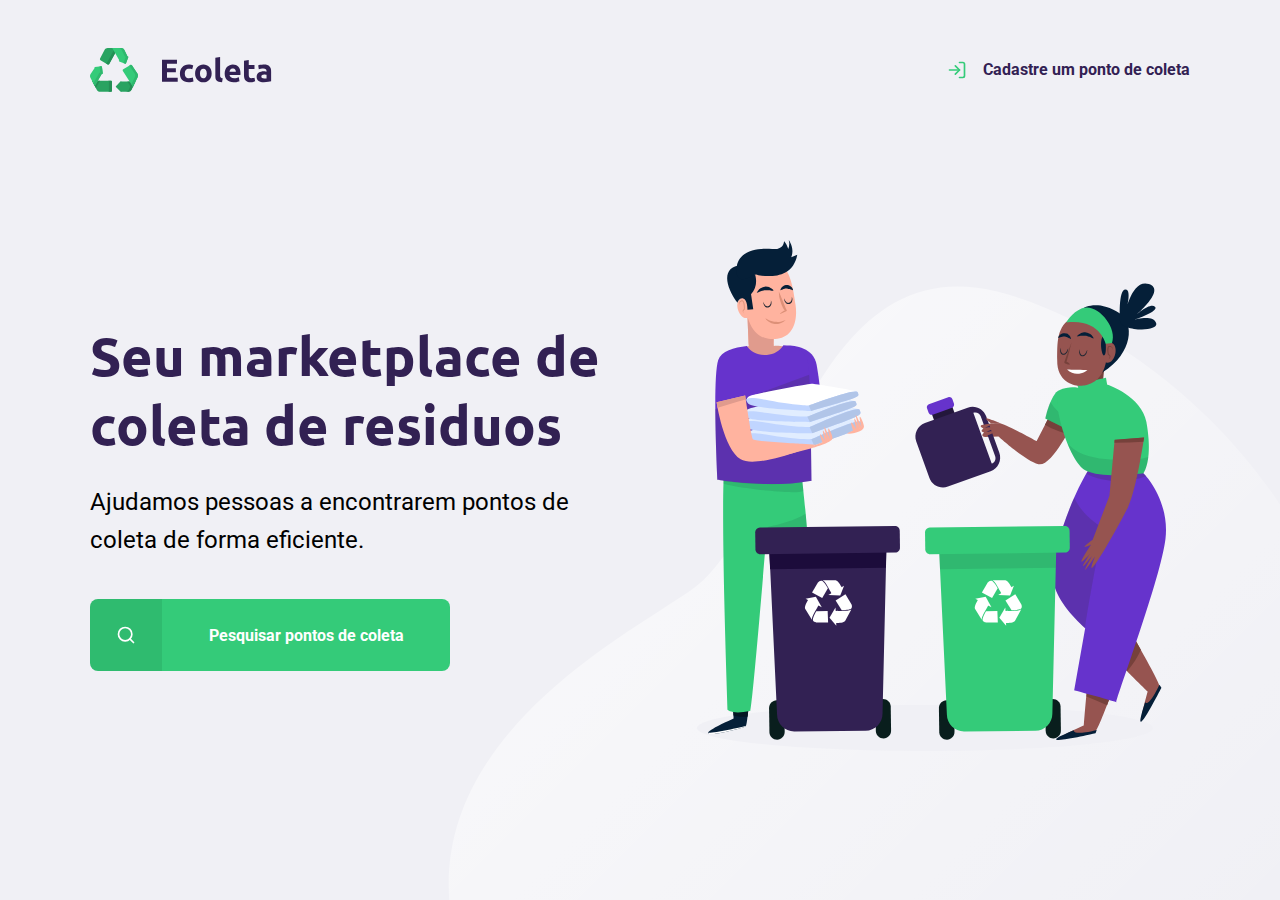
==== index.html @ 7631c909 "testando primeira vez" ====
<!DOCTYPE html>
<html lang="pt_br">
<head>
    <meta charset="UTF-8">
    <meta name="viewport" content="width=device-width, initial-scale=1.0">
    <title>Ecoleta</title>

    
    <link href="https://fonts.googleapis.com/css2?family=Roboto&family=Ubuntu:wght@700&display=swap" rel="stylesheet">

    
    <link rel="stylesheet" href="/styles/main.css">
</head>
<body>

    <div id="page-home">

        <div class="content">

            <header>
                <img src="/assets//logo.svg" alt="Logomarca">
                <a href="#">
                    <span></span> 
                    Cadastre um ponto de coleta 
                </a>
            </header>

            <main>
                <h1>Seu marketplace de coleta de residuos</h1>
    
    
                <p>Ajudamos pessoas a encontrarem pontos de coleta de forma eficiente.</p>
    
                <a href="#"><span></span><strong>Pesquisar pontos de coleta</strong></a>
            
            </main>
             
        
        </div>

    </div>

   
    
</body>
</html>
---- styles/main.css ----
:root {
    --title-color: #322153;
    --primary-color: #34cb79
}

* {
    margin: 0;
    padding: 0;

}


html{
    font-family: Roboto, sans-serif;
}

body {
    background: #f0f0f5;
    -webkit-font-smoothing: antialised;
}

a {
    text-decoration: none;
}

h1, h2, h3, h4, h5, h6 {
    font-family: Ubuntu, sans-serif;
    color: var(--title-color);
}

/* BOX MODEL 
Modelo de caixa
Toda caixa tem largura altura, espacamento,preenchimentos,
bordas,cor,fundo, maneira que eh vista pelo html (display)
Alinhamentos
*/

#page-home {
    height: 100vh;

    background: url('../assets/home-background.svg') no-repeat;
    background-position: 35vw bottom;
}



#page-home .content {
    width: 90%;
    max-width: 1100px;
    height: 100%;

    margin: 0 auto;

    display: flex;
    flex-direction: column;
}

#page-home header {
    display: flex;
    align-items: center;
    justify-content: space-between;
    margin-top: 48px;
}

#page-home header a {
    display: flex;

    color: var(--title-color);
    font-weight: 700;
}

#page-home header a span {
    margin-right: 16px;
    display: flex;

    background-image: url('../assets/log-in.svg');

    width: 20px;
    height: 20px;
}

#page-home main {
    max-width: 560px;

    flex: 1;
    
    display: flex;
    flex-direction: column;
    justify-content: center;
}

#page-home main h1 {
    font-size: 54px;

}

#page-home main p {
    font-size: 24px;
    line-height: 38px;
    margin-top: 24px;
    margin-right: 50px;
}

#page-home main a {
    width: 100%;
    max-width: 360px;
    height: 72px;

    border-radius: 8px;
    display: flex;
    align-items: center;

    margin-top: 40px;
    
    background: var(--primary-color);

    transition: 500ms;

    
    
   
}

#page-home main a:hover {
    background-color: #2fb86e;
}

#page-home main a span {
    width: 72px;
    height: 72px;

    display: flex;
    align-items: center;
    justify-content: center;

    border-top-left-radius: 8px;
    border-bottom-left-radius: 8px;
    background-color: rgba(0, 0, 0, 0.08);
}

#page-home main a span::after {
    content: "";
    background-image: url('../assets/search.svg');

    width: 20px;
    height: 20px;

}

#page-home main a strong {
    flex: 1;
    color: white;

    text-align: center;
}

@media (max-width: 900px) {
    #page-home {
        background-position-x: 70vw ;
    }

    #page-home .content {
        align-items: center;
        text-align: center;
    }

    #page-home header a {
        position: absolute;
        bottom: 48px;

        left: 50%;
        transform: translateX(-50%);


    }

    #page-home main {
        align-items: center;
    }
}
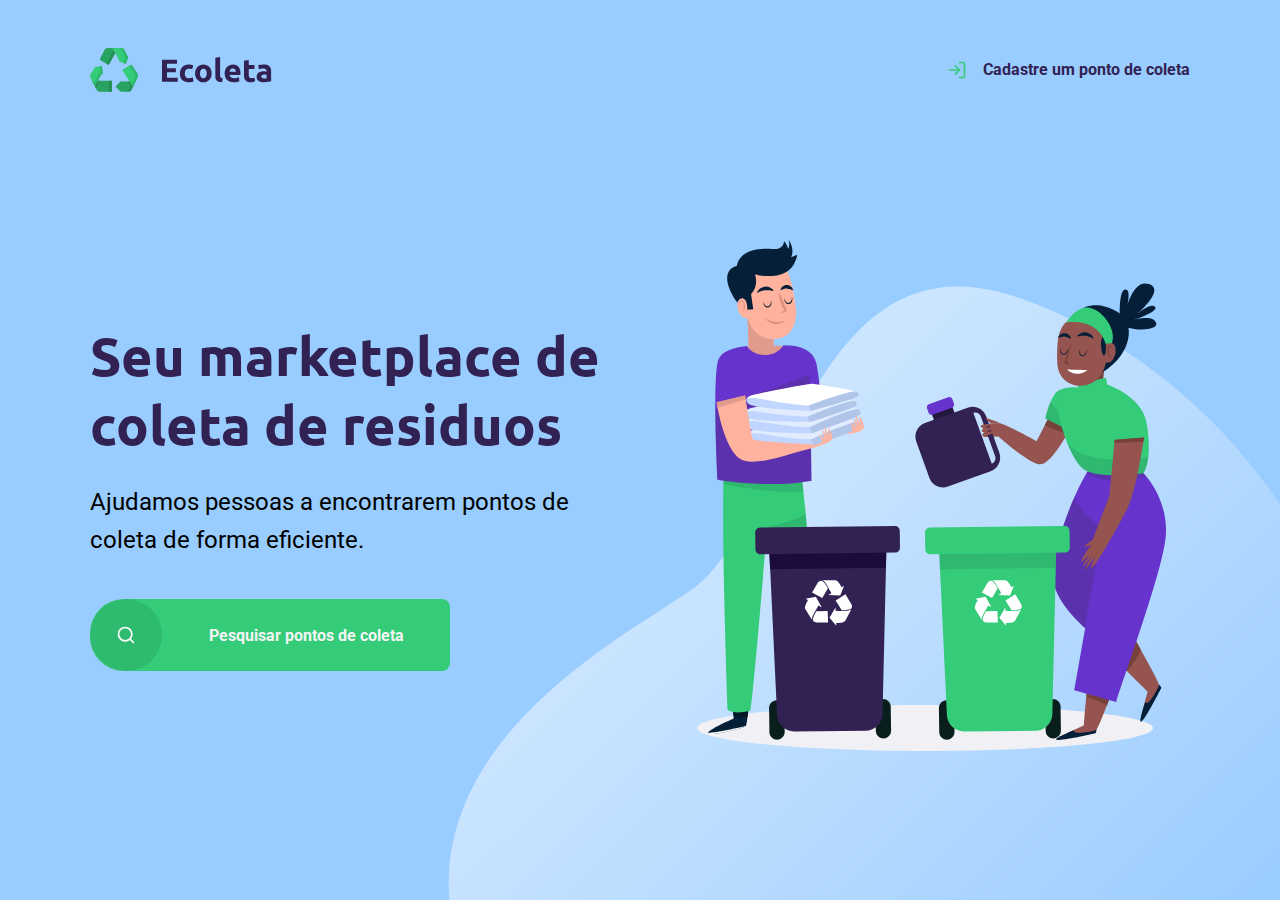
==== commit 9eeb0bb7: "Aula-03" ====
--- a/index.html
+++ b/index.html
@@ -10,6 +10,10 @@
 
     
     <link rel="stylesheet" href="/styles/main.css">
+    <link rel="stylesheet" href="/styles/home.css">
+    <link rel="stylesheet" href="/styles/modal.css">
+    <link rel="stylesheet" href="/styles/responsive.css">
+    
 </head>
 <body>
 
@@ -19,7 +23,7 @@
 
             <header>
                 <img src="/assets//logo.svg" alt="Logomarca">
-                <a href="#">
+                <a href="/create-point.html">
                     <span></span> 
                     Cadastre um ponto de coleta 
                 </a>
@@ -41,6 +45,24 @@
     </div>
 
    
-    
+    <div id="modal" class="hide">
+        <div class="content">
+            <div class="header">
+                <h1>Pontos de Coleta</h1>
+                <a href="">Fechar</a>
+            </div>
+            <form action="/search-results.html">
+                <label for="search">Cidade</label>
+                <div class="search field">
+                    <input type="text" name = search placeholder="Digite a cidade">
+                    <button>
+                        <img src="/assets/search.svg" alt="Buscar">
+                    </button>
+                </div>
+            </form>
+        </div>
+    </div>
+
+    <script src="scripts/index.js"></script>
 </body>
 </html>--- a/styles/main.css
+++ b/styles/main.css
@@ -6,7 +6,7 @@
 * {
     margin: 0;
     padding: 0;
-
+    box-sizing: border-box;
 }
 
 
@@ -15,7 +15,8 @@
 }
 
 body {
-    background: #f0f0f5;
+    background: #99ccff;
+
     -webkit-font-smoothing: antialised;
 }
 
@@ -35,146 +36,6 @@
 Alinhamentos
 */
 
-#page-home {
-    height: 100vh;
-
-    background: url('../assets/home-background.svg') no-repeat;
-    background-position: 35vw bottom;
-}
 
 
 
-#page-home .content {
-    width: 90%;
-    max-width: 1100px;
-    height: 100%;
-
-    margin: 0 auto;
-
-    display: flex;
-    flex-direction: column;
-}
-
-#page-home header {
-    display: flex;
-    align-items: center;
-    justify-content: space-between;
-    margin-top: 48px;
-}
-
-#page-home header a {
-    display: flex;
-
-    color: var(--title-color);
-    font-weight: 700;
-}
-
-#page-home header a span {
-    margin-right: 16px;
-    display: flex;
-
-    background-image: url('../assets/log-in.svg');
-
-    width: 20px;
-    height: 20px;
-}
-
-#page-home main {
-    max-width: 560px;
-
-    flex: 1;
-    
-    display: flex;
-    flex-direction: column;
-    justify-content: center;
-}
-
-#page-home main h1 {
-    font-size: 54px;
-
-}
-
-#page-home main p {
-    font-size: 24px;
-    line-height: 38px;
-    margin-top: 24px;
-    margin-right: 50px;
-}
-
-#page-home main a {
-    width: 100%;
-    max-width: 360px;
-    height: 72px;
-
-    border-radius: 8px;
-    display: flex;
-    align-items: center;
-
-    margin-top: 40px;
-    
-    background: var(--primary-color);
-
-    transition: 500ms;
-
-    
-    
-   
-}
-
-#page-home main a:hover {
-    background-color: #2fb86e;
-}
-
-#page-home main a span {
-    width: 72px;
-    height: 72px;
-
-    display: flex;
-    align-items: center;
-    justify-content: center;
-
-    border-top-left-radius: 8px;
-    border-bottom-left-radius: 8px;
-    background-color: rgba(0, 0, 0, 0.08);
-}
-
-#page-home main a span::after {
-    content: "";
-    background-image: url('../assets/search.svg');
-
-    width: 20px;
-    height: 20px;
-
-}
-
-#page-home main a strong {
-    flex: 1;
-    color: white;
-
-    text-align: center;
-}
-
-@media (max-width: 900px) {
-    #page-home {
-        background-position-x: 70vw ;
-    }
-
-    #page-home .content {
-        align-items: center;
-        text-align: center;
-    }
-
-    #page-home header a {
-        position: absolute;
-        bottom: 48px;
-
-        left: 50%;
-        transform: translateX(-50%);
-
-
-    }
-
-    #page-home main {
-        align-items: center;
-    }
-}
--- a/styles/home.css
+++ b/styles/home.css
@@ -0,0 +1,120 @@
+#page-home {
+    height: 100vh;
+
+    background: url('../assets/home-background.svg') no-repeat;
+    background-position: 35vw bottom;
+}
+
+
+
+#page-home .content {
+    width: 90%;
+    max-width: 1100px;
+    height: 100%;
+
+    margin: 0 auto;
+
+    display: flex;
+    flex-direction: column;
+}
+
+
+#page-home header {
+    display: flex;
+    align-items: center;
+    justify-content: space-between;
+    margin-top: 48px;
+}
+
+#page-home header a {
+    display: flex;
+
+    color: var(--title-color);
+    font-weight: 700;
+}
+
+#page-home header a span {
+    margin-right: 16px;
+    display: flex;
+
+    background-image: url('../assets/log-in.svg');
+
+    width: 20px;
+    height: 20px;
+}
+
+#page-home main {
+    max-width: 560px;
+
+    flex: 1;
+    
+    display: flex;
+    flex-direction: column;
+    justify-content: center;
+}
+
+#page-home main h1 {
+    font-size: 54px;
+    
+}
+
+#page-home main p {
+    font-size: 24px;
+    line-height: 38px;
+
+
+    margin-top: 24px;
+    margin-right: 50px;
+}
+
+#page-home main a {
+    width: 100%;
+    max-width: 360px;
+    height: 72px;
+
+    border-radius: 8px;
+    border-bottom-left-radius: 34px;
+    border-top-left-radius: 34px;
+    margin-top: 40px;
+    
+    display: flex;
+    align-items: center;
+
+    background: var(--primary-color);
+
+    transition: 500ms;
+  
+}
+
+#page-home main a:hover {
+    background-color: #2fb86e;
+}
+
+#page-home main a span {
+    width: 72px;
+    height: 72px;
+
+    display: flex;
+    align-items: center;
+    justify-content: center;
+
+    border-radius: 100%;
+    
+    background-color: rgba(0, 0, 0, 0.08);
+}
+
+#page-home main a span::after {
+    content: "";
+    background-image: url('../assets/search.svg');
+
+    width: 20px;
+    height: 20px;
+
+}
+
+#page-home main a strong {
+    flex: 1;
+    color: whitesmoke;
+
+    text-align: center;
+}--- a/styles/modal.css
+++ b/styles/modal.css
@@ -0,0 +1,92 @@
+#modal {
+    background-color: #0E0A14ef;
+    height: 100vh;
+    width: 100vw;
+
+    position: fixed;
+    top: 0;
+
+    display: flex;
+    justify-content: center;
+    align-items: center; 
+
+    transition: 400ms;
+}  
+#modal.hide {
+    display: none;
+}
+
+#modal .content {
+    color: white;
+
+    width: 420px;
+}
+
+#modal .header {
+    display: flex;
+    align-items: center;
+    justify-content: space-between;
+    margin-bottom: 48px;
+} 
+
+#modal .header a {
+    background-image: url("/assets/x.svg");
+    
+    width: 20px;
+    height: 20px;
+
+    display: flex;
+
+    font-size: 0.01px;
+}
+
+#modal .header h1 {
+    color: white;
+
+    font-size: 36px;
+    line-height: 42px;
+
+    
+}
+
+#modal form label {
+    font-size: 14px;
+    line-height: 16px;
+
+    display: block;
+
+    margin-bottom: 8px;
+
+}
+
+#modal form .field {
+    display: flex;
+}
+
+#modal form input {
+    flex: 1;
+    background-color: #f0f0f5;
+
+    border-radius: 8px 0 0 8px;
+    border: 0;
+    
+    padding: 16px 24px;
+    
+    font-size: 16px;
+    color: #6c6c80;
+}
+
+#modal form button {
+    width: 72px;
+    height: 72px;
+
+    background-color: var(--primary-color);
+
+    border: 0;
+    border-radius: 0 8px 8px 0;
+
+}
+
+#modal form button:hover {
+    background-color: #2fb85e;
+}--- a/styles/responsive.css
+++ b/styles/responsive.css
@@ -0,0 +1,51 @@
+@media (max-width: 900px) {
+    #page-home {
+        background-position-x: 70vw ;
+    }
+
+    #page-home .content {
+        align-items: center;
+        text-align: center;
+    }
+
+    #page-home header a {
+        position: absolute;
+        bottom: 48px;
+
+        left: 50%;
+        transform: translateX(-50%);
+
+
+    }
+
+    #page-home main {
+        align-items: center;
+    }
+}
+
+@media (min-width: 1700px) {
+    #page-home {
+        background-position-x: 40vw ;
+    }
+}
+
+@media (max-height: 760px) {
+    #page-home {
+        background-position-y: 200px ;
+    }
+}
+
+@media (min-height: 950px) {
+    #page-home {
+        background-position-y: 200px ;
+    }
+}
+
+@media (max-width: 690px) {
+    form .field-group {
+        flex-direction: column;
+    }
+    form .field-group .field + .field {
+        margin-left: 0px;
+    }
+}